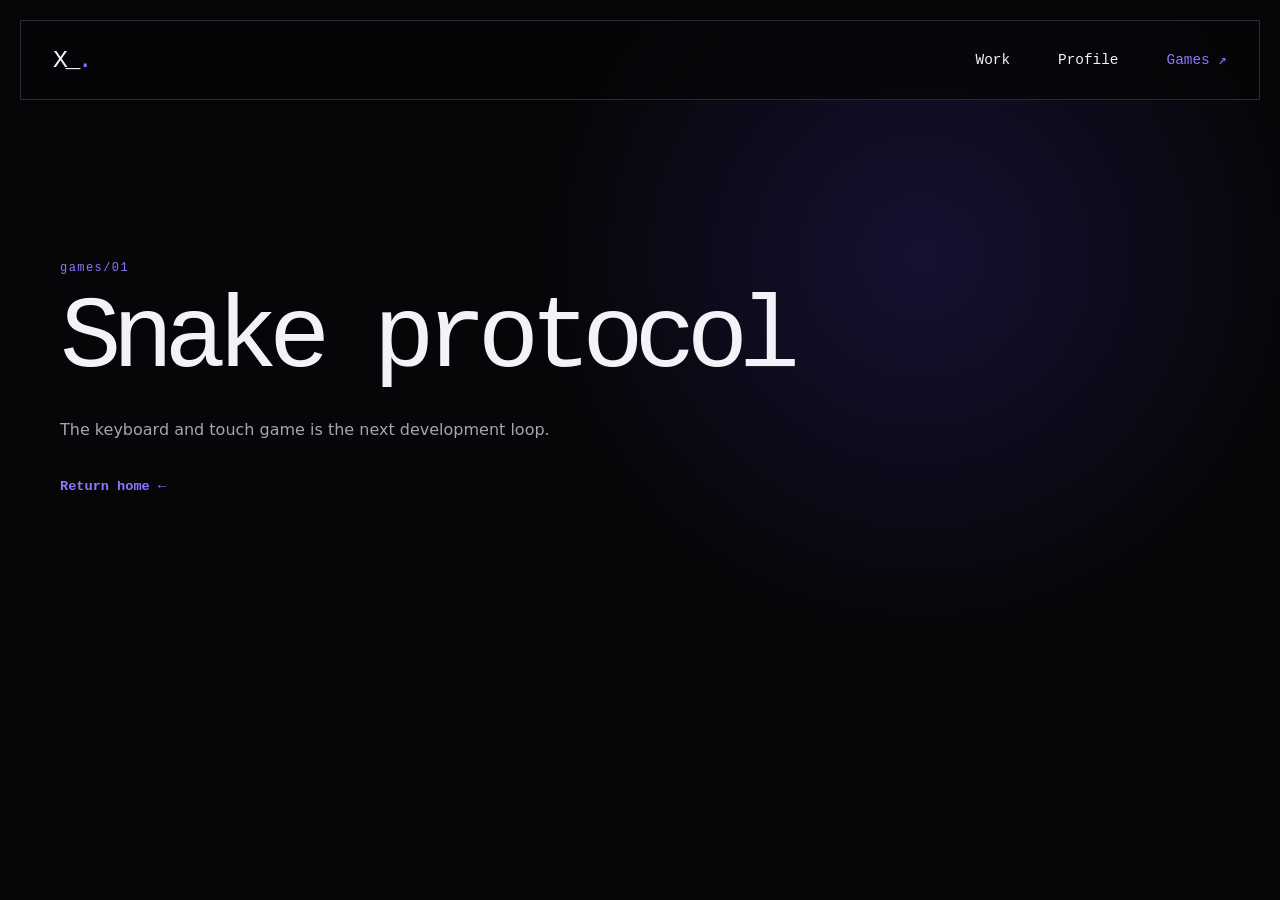
==== games.html @ 2e1d9198 "Deploy portfolio site" ====
<!doctype html>
<html lang="en">
  <head>
    <meta charset="utf-8">
    <meta name="viewport" content="width=device-width, initial-scale=1">
    <title>Games — In progress</title>
    <link rel="stylesheet" href="styles.css">
    <script src="script.js" defer></script>
  </head>
  <body>
    <header class="site-header">
      <a class="brand" href="index.html" aria-label="Homepage">X_<span aria-hidden="true">.</span></a>
      <button class="menu-toggle" type="button" aria-expanded="false" aria-controls="site-navigation">
        <span class="sr-only">Open navigation</span><span aria-hidden="true">Menu</span>
      </button>
      <nav id="site-navigation" class="site-nav" aria-label="Primary navigation">
        <a href="index.html#work">Work</a>
        <a href="index.html#profile">Profile</a>
        <a class="games-link" href="games.html" aria-current="page">Games <span aria-hidden="true">↗</span></a>
      </nav>
    </header>
    <main class="game-placeholder">
      <p class="terminal-prompt" aria-hidden="true">games/01</p>
      <h1>Snake protocol</h1>
      <p>The keyboard and touch game is the next development loop.</p>
      <a class="text-action" href="index.html">Return home <span aria-hidden="true">←</span></a>
    </main>
  </body>
</html>
---- styles.css ----
:root { --bg:#060608; --surface:#0a0a0e; --text:#f4f2f8; --muted:#a6a4ad; --line:#2b2a32; --accent:#8c78ff; --mono:"SFMono-Regular",Consolas,"Liberation Mono",monospace; --sans:Inter,ui-sans-serif,system-ui,sans-serif; }
* { box-sizing:border-box; }
html { scroll-behavior:smooth; background:var(--bg); }
body { margin:0; color:var(--text); background:radial-gradient(circle at 72% 27%,rgba(93,70,255,.17),transparent 24rem),var(--bg); font-family:var(--sans); }
a { color:inherit; }
.site-header { width:min(100% - 2.5rem,1440px); margin:1.25rem auto 0; min-height:5rem; padding:0 2rem; display:flex; align-items:center; border:1px solid var(--line); background:rgba(6,6,8,.8); }
.brand { font:1.55rem/1 var(--mono); text-decoration:none; letter-spacing:-.1em; }.brand span,.games-link,.role,.terminal-prompt,.text-action,.panel-footer span { color:var(--accent); }
.site-nav { margin-left:auto; display:flex; align-items:center; gap:3rem; font:500 .9rem/1 var(--mono); }.site-nav a { text-decoration:none; }.site-nav a:hover,.site-nav a:focus-visible { color:var(--accent); }
.menu-toggle { display:none; margin-left:auto; border:0; color:var(--text); background:transparent; font:500 .85rem var(--mono); cursor:pointer; }
.hero,.section,.game-placeholder { width:min(100% - 2.5rem,1260px); margin-inline:auto; }.hero { min-height:38rem; padding:9rem 2.5rem 5.5rem; display:grid; grid-template-columns:minmax(0,1fr) minmax(23rem,.95fr); gap:4rem; align-items:center; background-image:radial-gradient(rgba(140,120,255,.22) 1px,transparent 1px); background-size:14px 14px; background-position:bottom left; }
.hero-copy { background:linear-gradient(90deg,var(--bg) 75%,transparent); }.terminal-prompt { margin:0 0 1.1rem; font:.75rem/1 var(--mono); letter-spacing:.12em; }.hero h1,.game-placeholder h1 { margin:0; font:500 clamp(3.6rem,8vw,7.5rem)/.93 var(--mono); letter-spacing:-.09em; }.role { margin:1.65rem 0 0; font:500 clamp(1.2rem,2.2vw,1.8rem)/1.25 var(--mono); }.intro,.empty-state,.game-placeholder > p:not(.terminal-prompt) { color:var(--muted); line-height:1.7; }.intro { margin:2rem 0; }.text-action { font:600 .85rem/1.5 var(--mono); text-decoration:none; }.text-action:hover,.text-action:focus-visible { color:var(--text); }
.status-panel { border:1px solid #3e3b4d; background:rgba(8,8,12,.86); box-shadow:0 0 4rem rgba(94,69,255,.22); font:400 .88rem/1.5 var(--mono); }.panel-title { padding:1rem 1.15rem; border-bottom:1px solid var(--line); color:var(--accent); }.status-light { display:inline-block; width:.55rem; height:.55rem; margin-right:.75rem; background:var(--accent); }.status-panel ul { padding:1.4rem 1.15rem; margin:0; list-style:none; }.status-panel li { display:flex; justify-content:space-between; gap:1rem; padding:.25rem 0; color:var(--muted); }.status-panel b { color:var(--text); font-weight:400; }.status-panel .pending { color:var(--accent); }.panel-footer { margin:0; padding:1rem 1.15rem; border-top:1px dashed var(--line); color:var(--muted); }.cursor { display:inline-block; width:.5rem; height:1rem; margin-left:.45rem; vertical-align:-.16rem; background:var(--accent); }
.section { padding:5rem 2.5rem; border-top:1px solid var(--line); }.section-heading { display:flex; align-items:baseline; gap:1rem; }.section h2 { margin:0; font:500 clamp(2rem,4vw,3.6rem)/1 var(--mono); letter-spacing:-.07em; }.empty-state { max-width:40rem; margin:2rem 0 0; }.profile-section { padding-bottom:8rem; }.game-placeholder { min-height:calc(100vh - 6.5rem); padding:clamp(6rem,18vh,13rem) 2.5rem; }.game-placeholder > p:not(.terminal-prompt) { max-width:34rem; margin:1.8rem 0 2rem; }
.sr-only { position:absolute; width:1px; height:1px; padding:0; margin:-1px; overflow:hidden; clip:rect(0,0,0,0); white-space:nowrap; border:0; }
@media (max-width:720px) { .site-header { width:calc(100% - 2rem); min-height:4.25rem; padding:0 1rem; }.menu-toggle { display:block; }.site-nav { position:absolute; top:5.75rem; left:1rem; right:1rem; z-index:2; display:none; margin:0; padding:1rem; gap:1.25rem; border:1px solid var(--line); background:#0b0b0f; flex-direction:column; align-items:stretch; }.site-nav.is-open { display:flex; }.hero { width:calc(100% - 2rem); min-height:auto; padding:6rem 1.25rem 4rem; grid-template-columns:1fr; gap:3.5rem; }.hero-copy { background:transparent; }.hero h1,.game-placeholder h1 { font-size:clamp(3rem,17vw,5rem); }.section,.game-placeholder { width:calc(100% - 2rem); padding-left:1.25rem; padding-right:1.25rem; }.section { padding-top:3.75rem; padding-bottom:3.75rem; }.status-panel { font-size:.78rem; overflow:auto; }.status-panel li { min-width:18rem; } }
@media (prefers-reduced-motion:no-preference) { .cursor { animation:blink 1s steps(2,end) infinite; } } @keyframes blink { 50% { opacity:0; } }
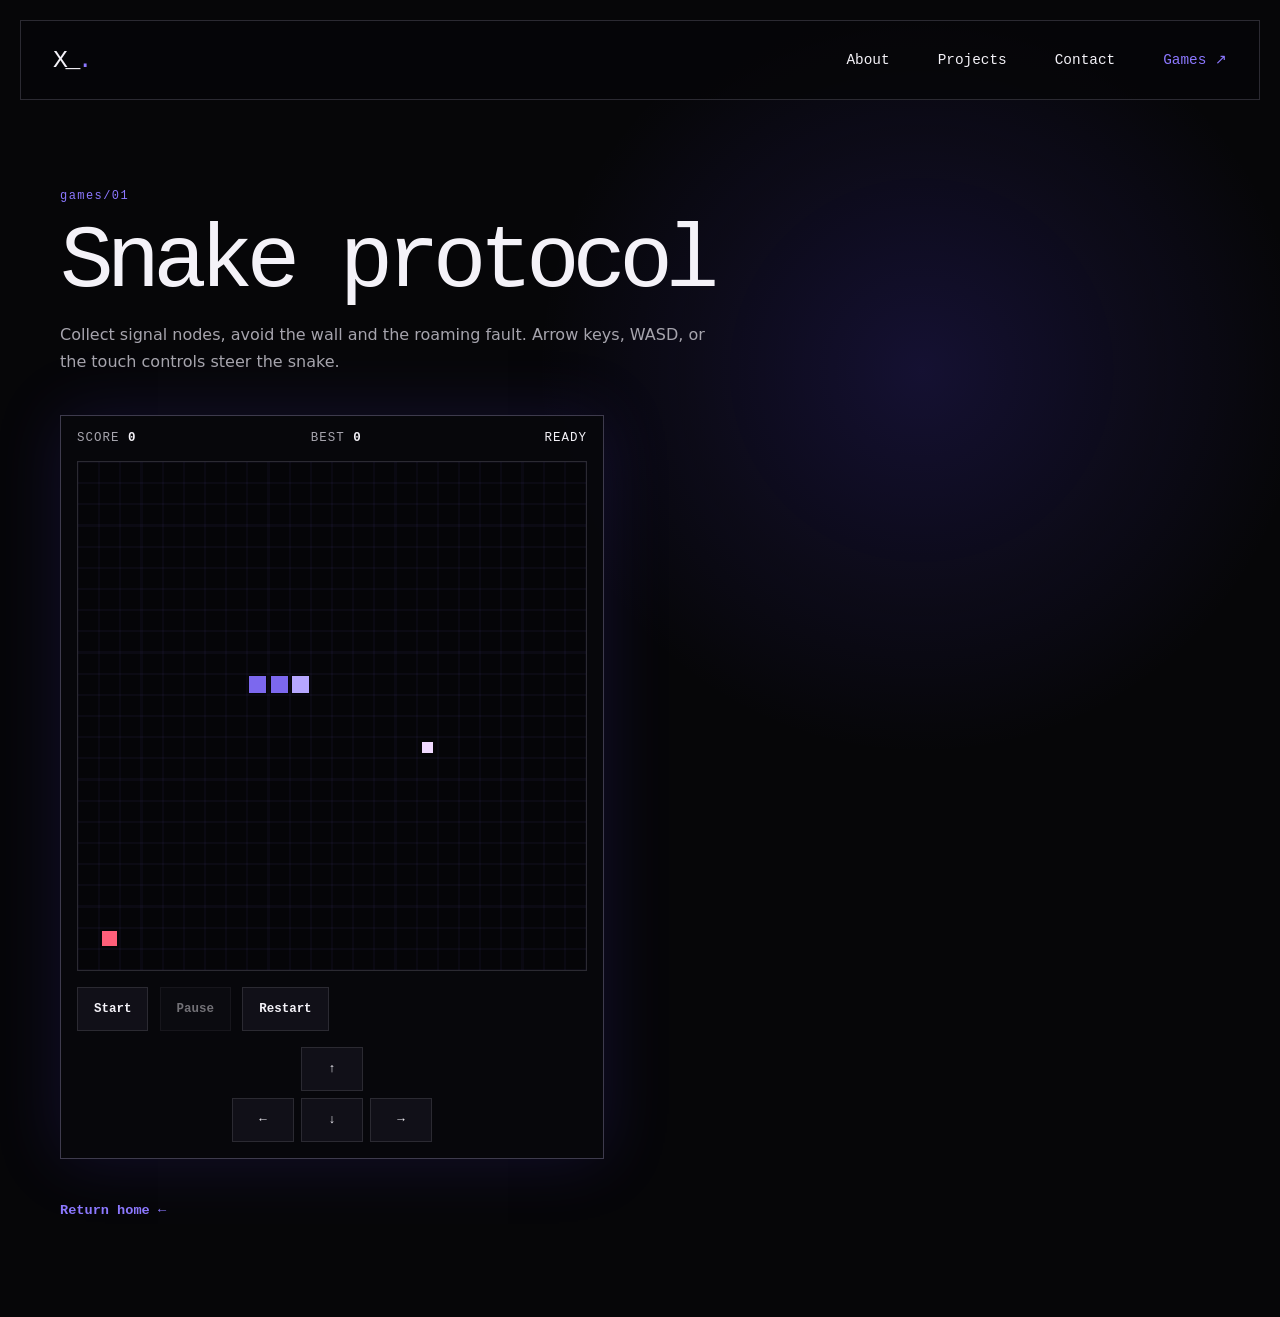
==== commit 1008df40: "Complete portfolio site and snake game" ====
--- a/games.html
+++ b/games.html
@@ -6,6 +6,7 @@
     <title>Games — In progress</title>
     <link rel="stylesheet" href="styles.css">
     <script src="script.js" defer></script>
+    <script src="game.js" defer></script>
   </head>
   <body>
     <header class="site-header">
@@ -14,15 +15,36 @@
         <span class="sr-only">Open navigation</span><span aria-hidden="true">Menu</span>
       </button>
       <nav id="site-navigation" class="site-nav" aria-label="Primary navigation">
-        <a href="index.html#work">Work</a>
-        <a href="index.html#profile">Profile</a>
+        <a href="index.html#about">About</a>
+        <a href="index.html#projects">Projects</a>
+        <a href="index.html#contact">Contact</a>
         <a class="games-link" href="games.html" aria-current="page">Games <span aria-hidden="true">↗</span></a>
       </nav>
     </header>
-    <main class="game-placeholder">
+    <main class="game-page">
       <p class="terminal-prompt" aria-hidden="true">games/01</p>
       <h1>Snake protocol</h1>
-      <p>The keyboard and touch game is the next development loop.</p>
+      <p class="game-intro">Collect signal nodes, avoid the wall and the roaming fault. Arrow keys, WASD, or the touch controls steer the snake.</p>
+      <section class="game-shell" aria-labelledby="game-title">
+        <h2 id="game-title" class="sr-only">Snake game</h2>
+        <div class="game-hud" aria-label="Game score board">
+          <p>Score <strong id="score">0</strong></p>
+          <p>Best <strong id="high-score">0</strong></p>
+          <p id="game-status" role="status" aria-live="polite">Ready</p>
+        </div>
+        <canvas id="snake-board" width="480" height="480" aria-label="Snake game board. Use arrow keys, WASD, or the controls below to play."></canvas>
+        <div class="game-actions">
+          <button id="start-game" type="button">Start</button>
+          <button id="pause-game" type="button" disabled>Pause</button>
+          <button id="restart-game" type="button">Restart</button>
+        </div>
+        <div class="touch-controls" aria-label="Touch direction controls">
+          <button type="button" data-direction="up" aria-label="Move up">↑</button>
+          <button type="button" data-direction="left" aria-label="Move left">←</button>
+          <button type="button" data-direction="down" aria-label="Move down">↓</button>
+          <button type="button" data-direction="right" aria-label="Move right">→</button>
+        </div>
+      </section>
       <a class="text-action" href="index.html">Return home <span aria-hidden="true">←</span></a>
     </main>
   </body>
--- a/styles.css
+++ b/styles.css
@@ -7,10 +7,11 @@
 .brand { font:1.55rem/1 var(--mono); text-decoration:none; letter-spacing:-.1em; }.brand span,.games-link,.role,.terminal-prompt,.text-action,.panel-footer span { color:var(--accent); }
 .site-nav { margin-left:auto; display:flex; align-items:center; gap:3rem; font:500 .9rem/1 var(--mono); }.site-nav a { text-decoration:none; }.site-nav a:hover,.site-nav a:focus-visible { color:var(--accent); }
 .menu-toggle { display:none; margin-left:auto; border:0; color:var(--text); background:transparent; font:500 .85rem var(--mono); cursor:pointer; }
-.hero,.section,.game-placeholder { width:min(100% - 2.5rem,1260px); margin-inline:auto; }.hero { min-height:38rem; padding:9rem 2.5rem 5.5rem; display:grid; grid-template-columns:minmax(0,1fr) minmax(23rem,.95fr); gap:4rem; align-items:center; background-image:radial-gradient(rgba(140,120,255,.22) 1px,transparent 1px); background-size:14px 14px; background-position:bottom left; }
+.hero,.section,.game-placeholder,.game-page { width:min(100% - 2.5rem,1260px); margin-inline:auto; }.hero { min-height:38rem; padding:9rem 2.5rem 5.5rem; display:grid; grid-template-columns:minmax(0,1fr) minmax(23rem,.95fr); gap:4rem; align-items:center; background-image:radial-gradient(rgba(140,120,255,.22) 1px,transparent 1px); background-size:14px 14px; background-position:bottom left; }
 .hero-copy { background:linear-gradient(90deg,var(--bg) 75%,transparent); }.terminal-prompt { margin:0 0 1.1rem; font:.75rem/1 var(--mono); letter-spacing:.12em; }.hero h1,.game-placeholder h1 { margin:0; font:500 clamp(3.6rem,8vw,7.5rem)/.93 var(--mono); letter-spacing:-.09em; }.role { margin:1.65rem 0 0; font:500 clamp(1.2rem,2.2vw,1.8rem)/1.25 var(--mono); }.intro,.empty-state,.game-placeholder > p:not(.terminal-prompt) { color:var(--muted); line-height:1.7; }.intro { margin:2rem 0; }.text-action { font:600 .85rem/1.5 var(--mono); text-decoration:none; }.text-action:hover,.text-action:focus-visible { color:var(--text); }
 .status-panel { border:1px solid #3e3b4d; background:rgba(8,8,12,.86); box-shadow:0 0 4rem rgba(94,69,255,.22); font:400 .88rem/1.5 var(--mono); }.panel-title { padding:1rem 1.15rem; border-bottom:1px solid var(--line); color:var(--accent); }.status-light { display:inline-block; width:.55rem; height:.55rem; margin-right:.75rem; background:var(--accent); }.status-panel ul { padding:1.4rem 1.15rem; margin:0; list-style:none; }.status-panel li { display:flex; justify-content:space-between; gap:1rem; padding:.25rem 0; color:var(--muted); }.status-panel b { color:var(--text); font-weight:400; }.status-panel .pending { color:var(--accent); }.panel-footer { margin:0; padding:1rem 1.15rem; border-top:1px dashed var(--line); color:var(--muted); }.cursor { display:inline-block; width:.5rem; height:1rem; margin-left:.45rem; vertical-align:-.16rem; background:var(--accent); }
 .section { padding:5rem 2.5rem; border-top:1px solid var(--line); }.section-heading { display:flex; align-items:baseline; gap:1rem; }.section h2 { margin:0; font:500 clamp(2rem,4vw,3.6rem)/1 var(--mono); letter-spacing:-.07em; }.empty-state { max-width:40rem; margin:2rem 0 0; }.profile-section { padding-bottom:8rem; }.game-placeholder { min-height:calc(100vh - 6.5rem); padding:clamp(6rem,18vh,13rem) 2.5rem; }.game-placeholder > p:not(.terminal-prompt) { max-width:34rem; margin:1.8rem 0 2rem; }
+.game-page { padding:clamp(4rem,10vh,7rem) 2.5rem 6rem; }.game-page h1 { margin:0; font:500 clamp(3rem,7vw,6rem)/.95 var(--mono); letter-spacing:-.08em; }.game-intro { max-width:42rem; color:var(--muted); line-height:1.7; }.game-shell { width:min(100%,34rem); margin:2.5rem 0; padding:1rem; border:1px solid #3e3b4d; background:rgba(8,8,12,.86); box-shadow:0 0 4rem rgba(94,69,255,.15); }.game-hud { display:grid; grid-template-columns:1fr 1fr auto; gap:1rem; margin-bottom:1rem; font:.78rem/1 var(--mono); text-transform:uppercase; letter-spacing:.08em; }.game-hud p { margin:0; color:var(--muted); }.game-hud strong,#game-status { color:var(--text); }.game-hud #game-status { text-align:right; }.game-shell canvas { display:block; width:100%; height:auto; border:1px solid var(--line); background:#050508; image-rendering:pixelated; }.game-actions { display:flex; gap:.7rem; margin-top:1rem; }.game-actions button,.touch-controls button { min-height:2.75rem; border:1px solid var(--line); color:var(--text); background:#111018; font:600 .78rem var(--mono); cursor:pointer; }.game-actions button { padding:0 1rem; }.game-actions button:hover,.game-actions button:focus-visible,.touch-controls button:hover,.touch-controls button:focus-visible { border-color:var(--accent); color:var(--accent); }.game-actions button:disabled { opacity:.45; cursor:not-allowed; }.touch-controls { width:12.5rem; display:grid; grid-template-columns:repeat(3,1fr); gap:.45rem; margin:1rem auto 0; }.touch-controls button:first-child { grid-column:2; }.touch-controls button:nth-child(2) { grid-column:1; grid-row:2; }.touch-controls button:nth-child(3) { grid-column:2; grid-row:2; }.touch-controls button:nth-child(4) { grid-column:3; grid-row:2; }
 .sr-only { position:absolute; width:1px; height:1px; padding:0; margin:-1px; overflow:hidden; clip:rect(0,0,0,0); white-space:nowrap; border:0; }
-@media (max-width:720px) { .site-header { width:calc(100% - 2rem); min-height:4.25rem; padding:0 1rem; }.menu-toggle { display:block; }.site-nav { position:absolute; top:5.75rem; left:1rem; right:1rem; z-index:2; display:none; margin:0; padding:1rem; gap:1.25rem; border:1px solid var(--line); background:#0b0b0f; flex-direction:column; align-items:stretch; }.site-nav.is-open { display:flex; }.hero { width:calc(100% - 2rem); min-height:auto; padding:6rem 1.25rem 4rem; grid-template-columns:1fr; gap:3.5rem; }.hero-copy { background:transparent; }.hero h1,.game-placeholder h1 { font-size:clamp(3rem,17vw,5rem); }.section,.game-placeholder { width:calc(100% - 2rem); padding-left:1.25rem; padding-right:1.25rem; }.section { padding-top:3.75rem; padding-bottom:3.75rem; }.status-panel { font-size:.78rem; overflow:auto; }.status-panel li { min-width:18rem; } }
+@media (max-width:720px) { .site-header { width:calc(100% - 2rem); min-height:4.25rem; padding:0 1rem; }.menu-toggle { display:block; }.site-nav { position:absolute; top:5.75rem; left:1rem; right:1rem; z-index:2; display:none; margin:0; padding:1rem; gap:1.25rem; border:1px solid var(--line); background:#0b0b0f; flex-direction:column; align-items:stretch; }.site-nav.is-open { display:flex; }.hero { width:calc(100% - 2rem); min-height:auto; padding:6rem 1.25rem 4rem; grid-template-columns:1fr; gap:3.5rem; }.hero-copy { background:transparent; }.hero h1,.game-placeholder h1 { font-size:clamp(3rem,17vw,5rem); }.section,.game-placeholder,.game-page { width:calc(100% - 2rem); padding-left:1.25rem; padding-right:1.25rem; }.section { padding-top:3.75rem; padding-bottom:3.75rem; }.status-panel { font-size:.78rem; overflow:auto; }.status-panel li { min-width:18rem; }.game-page { padding-top:4rem; }.game-hud { grid-template-columns:1fr 1fr; }.game-hud #game-status { grid-column:1 / -1; text-align:left; } }
 @media (prefers-reduced-motion:no-preference) { .cursor { animation:blink 1s steps(2,end) infinite; } } @keyframes blink { 50% { opacity:0; } }
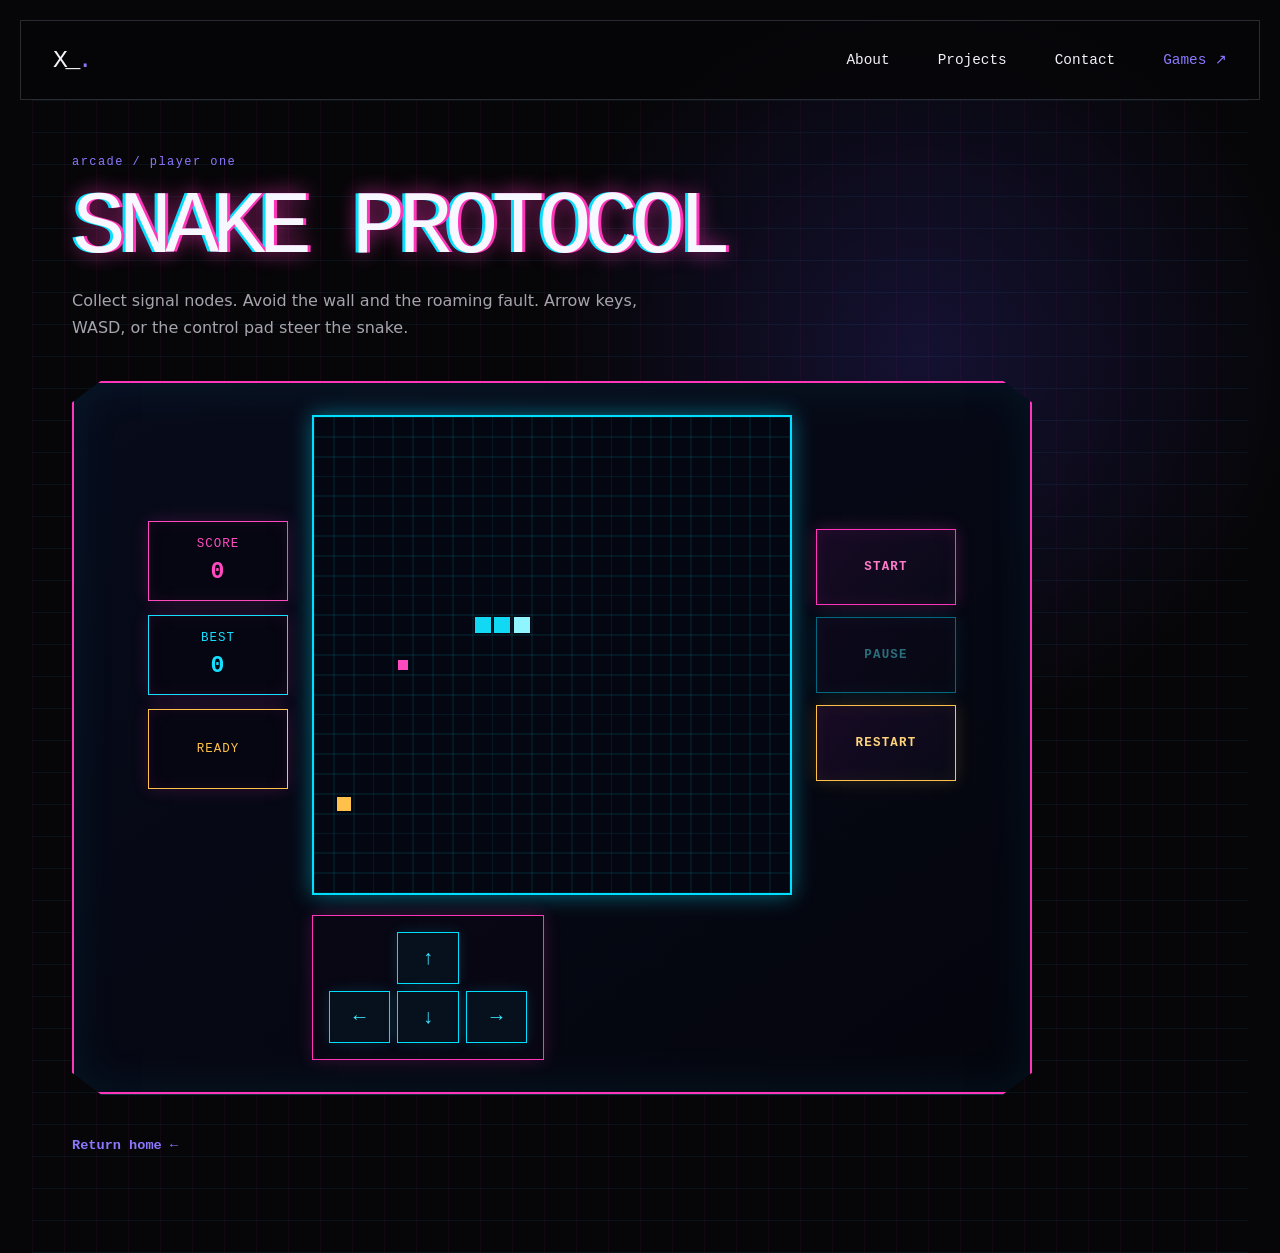
==== commit 2a1ba7b7: "Refresh arcade UI and fictional profile" ====
--- a/games.html
+++ b/games.html
@@ -21,19 +21,19 @@
         <a class="games-link" href="games.html" aria-current="page">Games <span aria-hidden="true">↗</span></a>
       </nav>
     </header>
-    <main class="game-page">
-      <p class="terminal-prompt" aria-hidden="true">games/01</p>
+    <main class="game-page arcade-page">
+      <p class="terminal-prompt" aria-hidden="true">arcade / player one</p>
       <h1>Snake protocol</h1>
-      <p class="game-intro">Collect signal nodes, avoid the wall and the roaming fault. Arrow keys, WASD, or the touch controls steer the snake.</p>
-      <section class="game-shell" aria-labelledby="game-title">
+      <p class="game-intro">Collect signal nodes. Avoid the wall and the roaming fault. Arrow keys, WASD, or the control pad steer the snake.</p>
+      <section class="game-shell arcade-cabinet" aria-labelledby="game-title">
         <h2 id="game-title" class="sr-only">Snake game</h2>
-        <div class="game-hud" aria-label="Game score board">
+        <div class="game-hud arcade-hud" aria-label="Game score board">
           <p>Score <strong id="score">0</strong></p>
           <p>Best <strong id="high-score">0</strong></p>
           <p id="game-status" role="status" aria-live="polite">Ready</p>
         </div>
         <canvas id="snake-board" width="480" height="480" aria-label="Snake game board. Use arrow keys, WASD, or the controls below to play."></canvas>
-        <div class="game-actions">
+        <div class="game-actions arcade-actions">
           <button id="start-game" type="button">Start</button>
           <button id="pause-game" type="button" disabled>Pause</button>
           <button id="restart-game" type="button">Restart</button>
--- a/styles.css
+++ b/styles.css
@@ -15,3 +15,8 @@
 .sr-only { position:absolute; width:1px; height:1px; padding:0; margin:-1px; overflow:hidden; clip:rect(0,0,0,0); white-space:nowrap; border:0; }
 @media (max-width:720px) { .site-header { width:calc(100% - 2rem); min-height:4.25rem; padding:0 1rem; }.menu-toggle { display:block; }.site-nav { position:absolute; top:5.75rem; left:1rem; right:1rem; z-index:2; display:none; margin:0; padding:1rem; gap:1.25rem; border:1px solid var(--line); background:#0b0b0f; flex-direction:column; align-items:stretch; }.site-nav.is-open { display:flex; }.hero { width:calc(100% - 2rem); min-height:auto; padding:6rem 1.25rem 4rem; grid-template-columns:1fr; gap:3.5rem; }.hero-copy { background:transparent; }.hero h1,.game-placeholder h1 { font-size:clamp(3rem,17vw,5rem); }.section,.game-placeholder,.game-page { width:calc(100% - 2rem); padding-left:1.25rem; padding-right:1.25rem; }.section { padding-top:3.75rem; padding-bottom:3.75rem; }.status-panel { font-size:.78rem; overflow:auto; }.status-panel li { min-width:18rem; }.game-page { padding-top:4rem; }.game-hud { grid-template-columns:1fr 1fr; }.game-hud #game-status { grid-column:1 / -1; text-align:left; } }
 @media (prefers-reduced-motion:no-preference) { .cursor { animation:blink 1s steps(2,end) infinite; } } @keyframes blink { 50% { opacity:0; } }
+
+/* Fictional portfolio and retro arcade refresh. */
+.project-list { display:grid; gap:1px; max-width:52rem; margin:2rem 0 0; padding:0; border:1px solid var(--line); list-style:none; }.project-list li { display:grid; grid-template-columns:minmax(10rem,.7fr) 1.5fr; gap:1rem; padding:1.2rem; background:rgba(14,14,20,.7); }.project-list strong { font:600 .95rem var(--mono); color:var(--text); }.project-list span { color:var(--muted); line-height:1.55; }.empty-state a { color:var(--accent); }
+.arcade-page { position:relative; max-width:76rem; padding-top:3.5rem; background-image:linear-gradient(rgba(0,227,255,.06) 1px,transparent 1px),linear-gradient(90deg,rgba(255,43,177,.05) 1px,transparent 1px); background-size:2rem 2rem; }.arcade-page h1 { color:#f6f7ff; font-family:var(--mono); text-transform:uppercase; text-shadow:3px 0 #ff35ba,-3px 0 #08dfff,0 0 1.25rem rgba(255,53,186,.75); }.arcade-page .game-intro { max-width:36rem; }.arcade-cabinet { width:min(100%,60rem); display:grid; grid-template-columns:8.75rem minmax(18rem,30rem) 8.75rem; grid-template-areas:"hud board actions" ". controls ."; justify-content:center; align-items:center; column-gap:1.5rem; row-gap:1.25rem; padding:2rem; border:2px solid #ff35ba; background:linear-gradient(145deg,rgba(7,11,27,.97),rgba(4,5,13,.98)); box-shadow:0 0 0 5px #080d1a,0 0 0 7px #00dfff,0 0 2.5rem rgba(255,53,186,.38),inset 0 0 3rem rgba(0,223,255,.08); clip-path:polygon(3% 0,97% 0,100% 3%,100% 97%,97% 100%,3% 100%,0 97%,0 3%); }.arcade-hud { grid-area:hud; display:grid; grid-template-columns:1fr; gap:.9rem; margin:0; }.arcade-hud p { min-height:5rem; display:grid; place-content:center; gap:.65rem; padding:.75rem; border:1px solid currentColor; background:#050611; color:#ff4abf; text-align:center; box-shadow:0 0 1rem rgba(255,53,186,.18),inset 0 0 1rem rgba(255,53,186,.08); }.arcade-hud p:nth-child(2) { color:#15dfff; }.arcade-hud #game-status { color:#ffc14a; text-align:center; }.arcade-hud strong { font-size:1.45rem; color:currentColor; }.arcade-cabinet canvas { grid-area:board; border:2px solid #00dfff; box-shadow:0 0 1.3rem rgba(0,223,255,.45),inset 0 0 2rem rgba(0,223,255,.12); }.arcade-actions { grid-area:actions; flex-direction:column; margin:0; }.arcade-actions button { width:100%; min-height:4.8rem; border-color:#ff35ba; background:linear-gradient(135deg,#180a25,#090a17); color:#ff7acb; text-transform:uppercase; letter-spacing:.1em; box-shadow:0 0 1rem rgba(255,53,186,.22),inset 0 0 1rem rgba(255,53,186,.08); }.arcade-actions button:nth-child(2) { border-color:#00dfff; color:#57eaff; box-shadow:0 0 1rem rgba(0,223,255,.22),inset 0 0 1rem rgba(0,223,255,.08); }.arcade-actions button:nth-child(3) { border-color:#ffc14a; color:#ffd47d; box-shadow:0 0 1rem rgba(255,193,74,.18),inset 0 0 1rem rgba(255,193,74,.06); }.arcade-actions button:hover,.arcade-actions button:focus-visible { transform:translateY(-2px); filter:brightness(1.2); }.arcade-cabinet .touch-controls { grid-area:controls; width:14.5rem; margin:0; padding:1rem; border:1px solid #ff35ba; background:rgba(9,7,19,.8); box-shadow:0 0 1rem rgba(255,53,186,.2); }.arcade-cabinet .touch-controls button { min-height:3.25rem; border-color:#00dfff; background:#07101d; color:#3be7ff; font-size:1.25rem; box-shadow:0 0 .8rem rgba(0,223,255,.15); }
+@media (max-width:720px) { .project-list li { grid-template-columns:1fr; }.arcade-page { padding-top:3rem; }.arcade-page h1 { font-size:clamp(2.7rem,15vw,4.25rem); }.arcade-cabinet { grid-template-columns:1fr; grid-template-areas:"hud" "board" "actions" "controls"; padding:1.1rem; gap:1rem; clip-path:none; }.arcade-hud { grid-template-columns:1fr 1fr; }.arcade-hud p { min-height:4rem; }.arcade-hud #game-status { grid-column:1 / -1; }.arcade-actions { display:grid; grid-template-columns:repeat(3,1fr); }.arcade-actions button { min-height:3.25rem; padding:.5rem; font-size:.67rem; }.arcade-cabinet .touch-controls { margin-inline:auto; } }
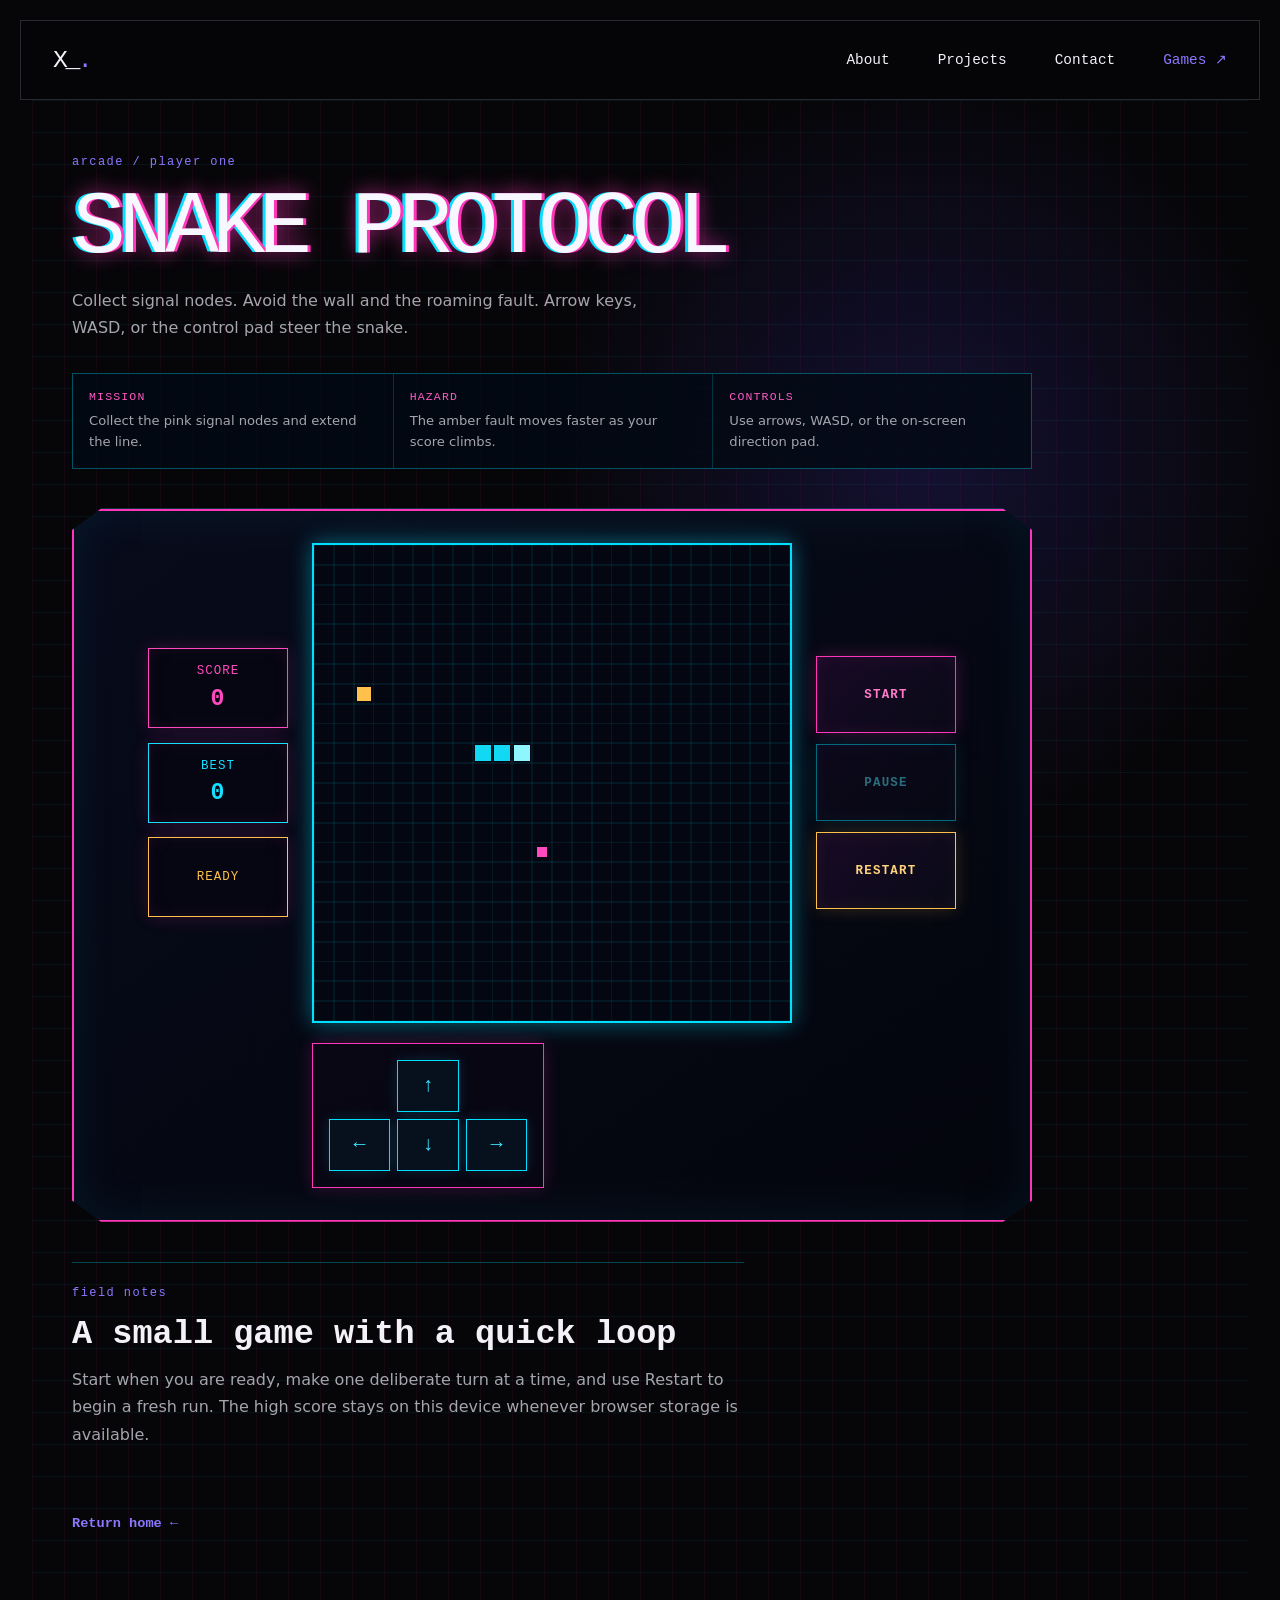
==== commit 7f2e34eb: "Expand fictional portfolio content" ====
--- a/games.html
+++ b/games.html
@@ -25,6 +25,11 @@
       <p class="terminal-prompt" aria-hidden="true">arcade / player one</p>
       <h1>Snake protocol</h1>
       <p class="game-intro">Collect signal nodes. Avoid the wall and the roaming fault. Arrow keys, WASD, or the control pad steer the snake.</p>
+      <ul class="game-brief" aria-label="Game briefing">
+        <li><strong>Mission</strong><span>Collect the pink signal nodes and extend the line.</span></li>
+        <li><strong>Hazard</strong><span>The amber fault moves faster as your score climbs.</span></li>
+        <li><strong>Controls</strong><span>Use arrows, WASD, or the on-screen direction pad.</span></li>
+      </ul>
       <section class="game-shell arcade-cabinet" aria-labelledby="game-title">
         <h2 id="game-title" class="sr-only">Snake game</h2>
         <div class="game-hud arcade-hud" aria-label="Game score board">
@@ -45,6 +50,11 @@
           <button type="button" data-direction="right" aria-label="Move right">→</button>
         </div>
       </section>
+      <section class="arcade-notes" aria-labelledby="arcade-notes-title">
+        <p class="terminal-prompt" aria-hidden="true">field notes</p>
+        <h2 id="arcade-notes-title">A small game with a quick loop</h2>
+        <p>Start when you are ready, make one deliberate turn at a time, and use Restart to begin a fresh run. The high score stays on this device whenever browser storage is available.</p>
+      </section>
       <a class="text-action" href="index.html">Return home <span aria-hidden="true">←</span></a>
     </main>
   </body>
--- a/styles.css
+++ b/styles.css
@@ -17,6 +17,7 @@
 @media (prefers-reduced-motion:no-preference) { .cursor { animation:blink 1s steps(2,end) infinite; } } @keyframes blink { 50% { opacity:0; } }
 
 /* Fictional portfolio and retro arcade refresh. */
-.project-list { display:grid; gap:1px; max-width:52rem; margin:2rem 0 0; padding:0; border:1px solid var(--line); list-style:none; }.project-list li { display:grid; grid-template-columns:minmax(10rem,.7fr) 1.5fr; gap:1rem; padding:1.2rem; background:rgba(14,14,20,.7); }.project-list strong { font:600 .95rem var(--mono); color:var(--text); }.project-list span { color:var(--muted); line-height:1.55; }.empty-state a { color:var(--accent); }
+.content-stack { max-width:46rem; margin:2rem 0 0; color:var(--muted); line-height:1.75; }.content-stack p { margin:0 0 1rem; }.focus-list { display:grid; grid-template-columns:repeat(3,1fr); gap:1px; max-width:52rem; margin:2rem 0 0; padding:0; border:1px solid var(--line); list-style:none; }.focus-list li { padding:1rem; color:var(--text); background:rgba(14,14,20,.7); font:.82rem/1.45 var(--mono); }.focus-list span { display:block; margin-bottom:.7rem; color:var(--accent); }.project-list { display:grid; gap:1px; max-width:52rem; margin:2rem 0 0; padding:0; border:1px solid var(--line); list-style:none; }.project-list li { display:grid; grid-template-columns:minmax(10rem,.7fr) 1.5fr; gap:.45rem 1rem; padding:1.2rem; background:rgba(14,14,20,.7); }.project-list strong { grid-row:span 2; font:600 .95rem var(--mono); color:var(--text); }.project-list span { color:var(--muted); line-height:1.55; }.project-list small { color:var(--accent); font:.7rem var(--mono); }.timeline { max-width:52rem; margin-top:2rem; border-top:1px solid var(--line); }.timeline article { display:grid; grid-template-columns:6rem 1fr; gap:1rem; padding:1.5rem 0; border-bottom:1px solid var(--line); }.timeline article > p { margin:0; color:var(--accent); font:.75rem var(--mono); }.timeline h3 { margin:0; font:600 1rem var(--mono); }.timeline div p { margin:.6rem 0 0; color:var(--muted); line-height:1.6; }.empty-state a,.content-stack a { color:var(--accent); }
 .arcade-page { position:relative; max-width:76rem; padding-top:3.5rem; background-image:linear-gradient(rgba(0,227,255,.06) 1px,transparent 1px),linear-gradient(90deg,rgba(255,43,177,.05) 1px,transparent 1px); background-size:2rem 2rem; }.arcade-page h1 { color:#f6f7ff; font-family:var(--mono); text-transform:uppercase; text-shadow:3px 0 #ff35ba,-3px 0 #08dfff,0 0 1.25rem rgba(255,53,186,.75); }.arcade-page .game-intro { max-width:36rem; }.arcade-cabinet { width:min(100%,60rem); display:grid; grid-template-columns:8.75rem minmax(18rem,30rem) 8.75rem; grid-template-areas:"hud board actions" ". controls ."; justify-content:center; align-items:center; column-gap:1.5rem; row-gap:1.25rem; padding:2rem; border:2px solid #ff35ba; background:linear-gradient(145deg,rgba(7,11,27,.97),rgba(4,5,13,.98)); box-shadow:0 0 0 5px #080d1a,0 0 0 7px #00dfff,0 0 2.5rem rgba(255,53,186,.38),inset 0 0 3rem rgba(0,223,255,.08); clip-path:polygon(3% 0,97% 0,100% 3%,100% 97%,97% 100%,3% 100%,0 97%,0 3%); }.arcade-hud { grid-area:hud; display:grid; grid-template-columns:1fr; gap:.9rem; margin:0; }.arcade-hud p { min-height:5rem; display:grid; place-content:center; gap:.65rem; padding:.75rem; border:1px solid currentColor; background:#050611; color:#ff4abf; text-align:center; box-shadow:0 0 1rem rgba(255,53,186,.18),inset 0 0 1rem rgba(255,53,186,.08); }.arcade-hud p:nth-child(2) { color:#15dfff; }.arcade-hud #game-status { color:#ffc14a; text-align:center; }.arcade-hud strong { font-size:1.45rem; color:currentColor; }.arcade-cabinet canvas { grid-area:board; border:2px solid #00dfff; box-shadow:0 0 1.3rem rgba(0,223,255,.45),inset 0 0 2rem rgba(0,223,255,.12); }.arcade-actions { grid-area:actions; flex-direction:column; margin:0; }.arcade-actions button { width:100%; min-height:4.8rem; border-color:#ff35ba; background:linear-gradient(135deg,#180a25,#090a17); color:#ff7acb; text-transform:uppercase; letter-spacing:.1em; box-shadow:0 0 1rem rgba(255,53,186,.22),inset 0 0 1rem rgba(255,53,186,.08); }.arcade-actions button:nth-child(2) { border-color:#00dfff; color:#57eaff; box-shadow:0 0 1rem rgba(0,223,255,.22),inset 0 0 1rem rgba(0,223,255,.08); }.arcade-actions button:nth-child(3) { border-color:#ffc14a; color:#ffd47d; box-shadow:0 0 1rem rgba(255,193,74,.18),inset 0 0 1rem rgba(255,193,74,.06); }.arcade-actions button:hover,.arcade-actions button:focus-visible { transform:translateY(-2px); filter:brightness(1.2); }.arcade-cabinet .touch-controls { grid-area:controls; width:14.5rem; margin:0; padding:1rem; border:1px solid #ff35ba; background:rgba(9,7,19,.8); box-shadow:0 0 1rem rgba(255,53,186,.2); }.arcade-cabinet .touch-controls button { min-height:3.25rem; border-color:#00dfff; background:#07101d; color:#3be7ff; font-size:1.25rem; box-shadow:0 0 .8rem rgba(0,223,255,.15); }
-@media (max-width:720px) { .project-list li { grid-template-columns:1fr; }.arcade-page { padding-top:3rem; }.arcade-page h1 { font-size:clamp(2.7rem,15vw,4.25rem); }.arcade-cabinet { grid-template-columns:1fr; grid-template-areas:"hud" "board" "actions" "controls"; padding:1.1rem; gap:1rem; clip-path:none; }.arcade-hud { grid-template-columns:1fr 1fr; }.arcade-hud p { min-height:4rem; }.arcade-hud #game-status { grid-column:1 / -1; }.arcade-actions { display:grid; grid-template-columns:repeat(3,1fr); }.arcade-actions button { min-height:3.25rem; padding:.5rem; font-size:.67rem; }.arcade-cabinet .touch-controls { margin-inline:auto; } }
+.game-brief { display:grid; grid-template-columns:repeat(3,1fr); gap:1px; max-width:60rem; margin:2rem 0; padding:0; border:1px solid rgba(0,223,255,.35); list-style:none; background:rgba(2,9,19,.8); }.game-brief li { min-height:5.5rem; padding:1rem; border-left:1px solid rgba(0,223,255,.2); }.game-brief li:first-child { border-left:0; }.game-brief strong { display:block; margin-bottom:.45rem; color:#ff59c2; font:.72rem var(--mono); text-transform:uppercase; letter-spacing:.1em; }.game-brief span { color:var(--muted); font-size:.82rem; line-height:1.5; }.arcade-notes { max-width:42rem; margin:0 0 2.5rem; padding:1.5rem 0; border-top:1px solid rgba(0,223,255,.3); }.arcade-notes h2 { margin:.35rem 0 .8rem; font:600 clamp(1.4rem,3vw,2.1rem)/1.1 var(--mono); }.arcade-notes > p:last-child { margin:0; color:var(--muted); line-height:1.7; }
+@media (max-width:720px) { .focus-list,.game-brief { grid-template-columns:1fr; }.focus-list li,.game-brief li { border-left:0; border-top:1px solid var(--line); }.focus-list li:first-child,.game-brief li:first-child { border-top:0; }.project-list li { grid-template-columns:1fr; }.project-list strong { grid-row:auto; }.timeline article { grid-template-columns:1fr; gap:.45rem; }.arcade-page { padding-top:3rem; }.arcade-page h1 { font-size:clamp(2.7rem,15vw,4.25rem); }.arcade-cabinet { grid-template-columns:1fr; grid-template-areas:"hud" "board" "actions" "controls"; padding:1.1rem; gap:1rem; clip-path:none; }.arcade-hud { grid-template-columns:1fr 1fr; }.arcade-hud p { min-height:4rem; }.arcade-hud #game-status { grid-column:1 / -1; }.arcade-actions { display:grid; grid-template-columns:repeat(3,1fr); }.arcade-actions button { min-height:3.25rem; padding:.5rem; font-size:.67rem; }.arcade-cabinet .touch-controls { margin-inline:auto; } }
